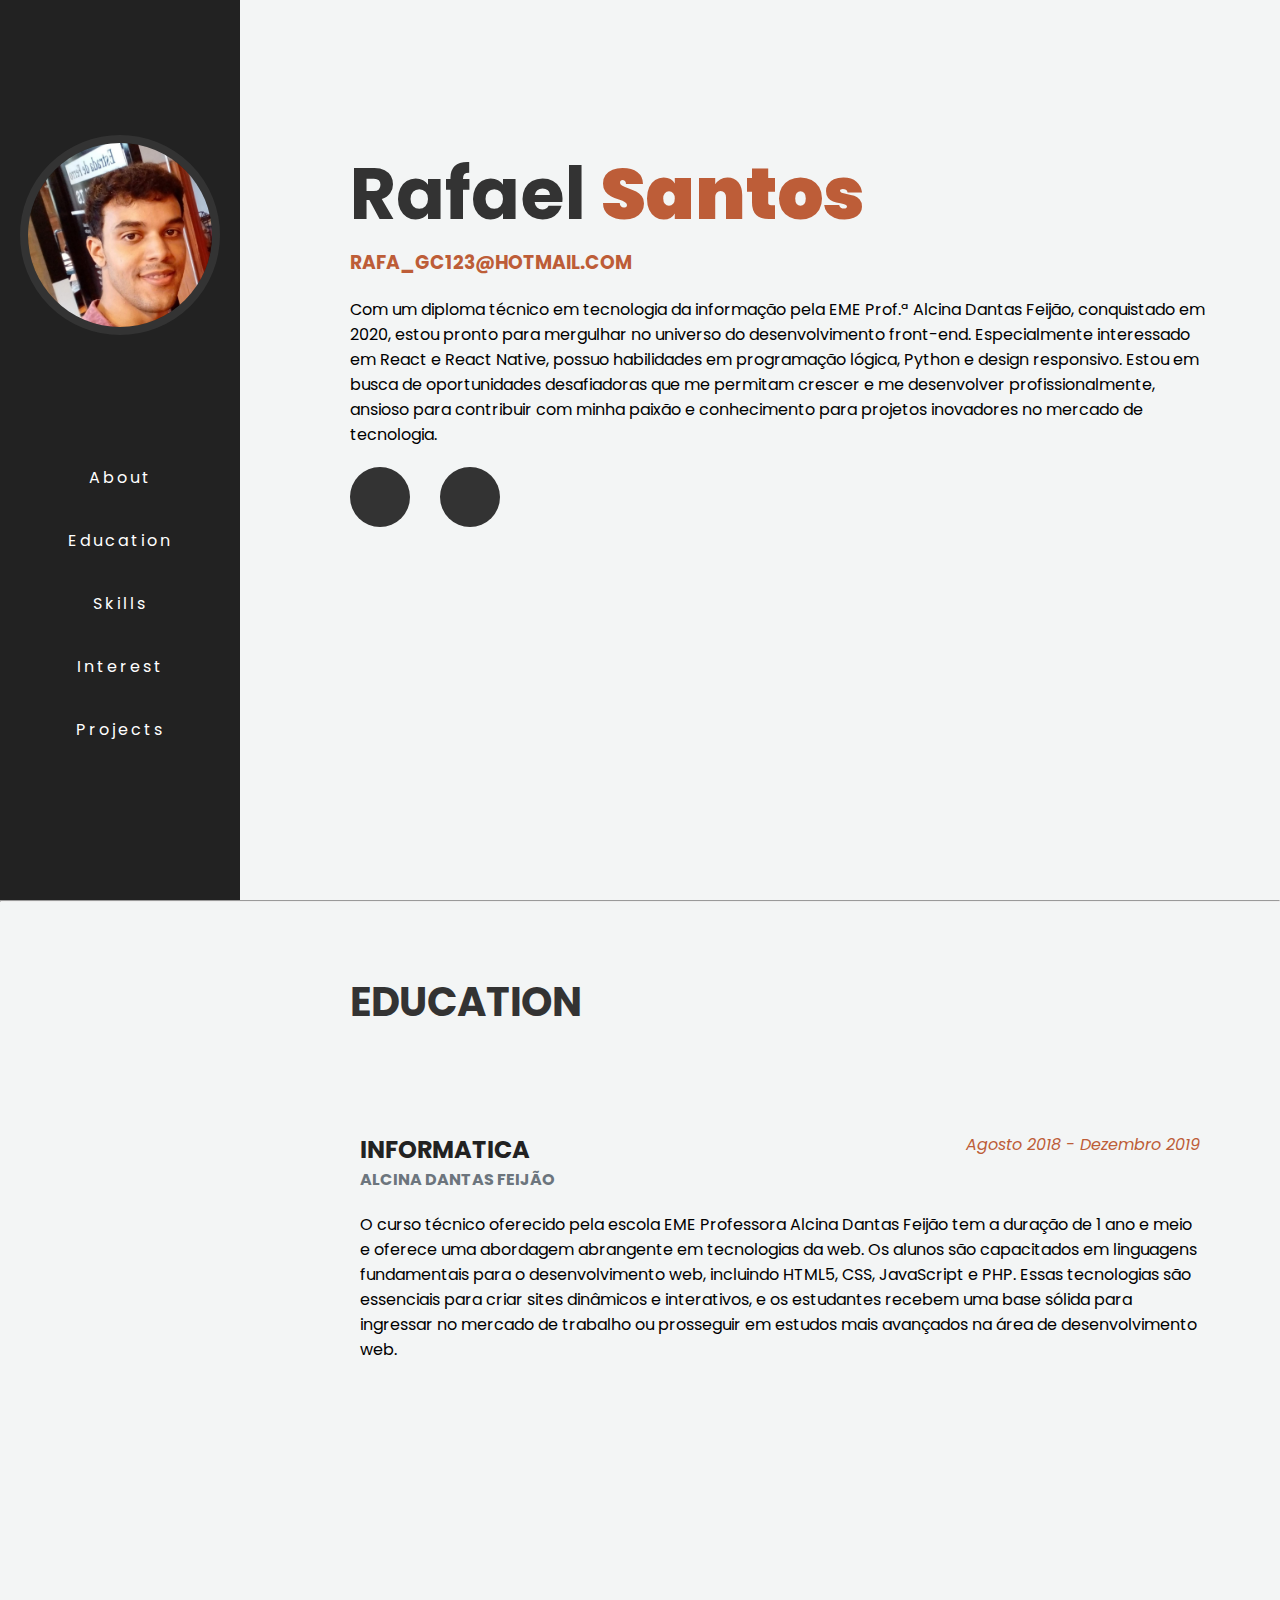
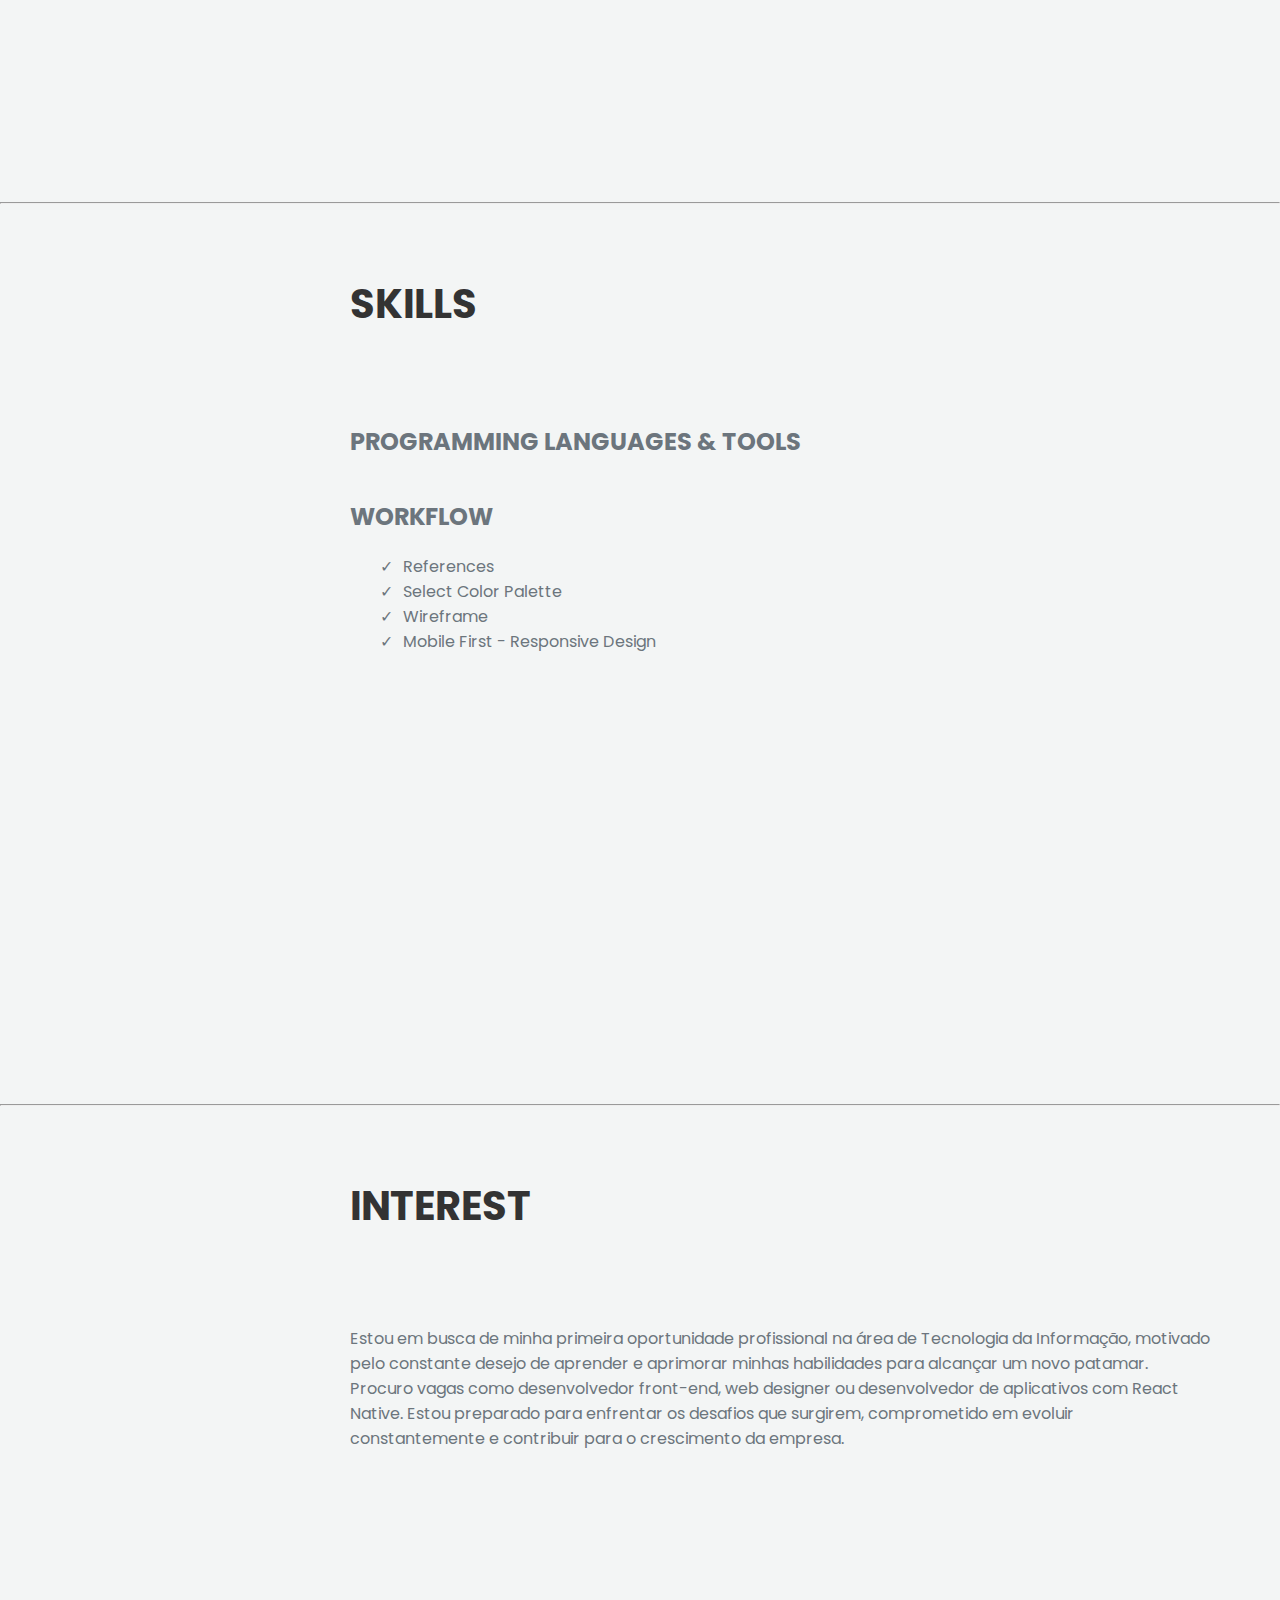
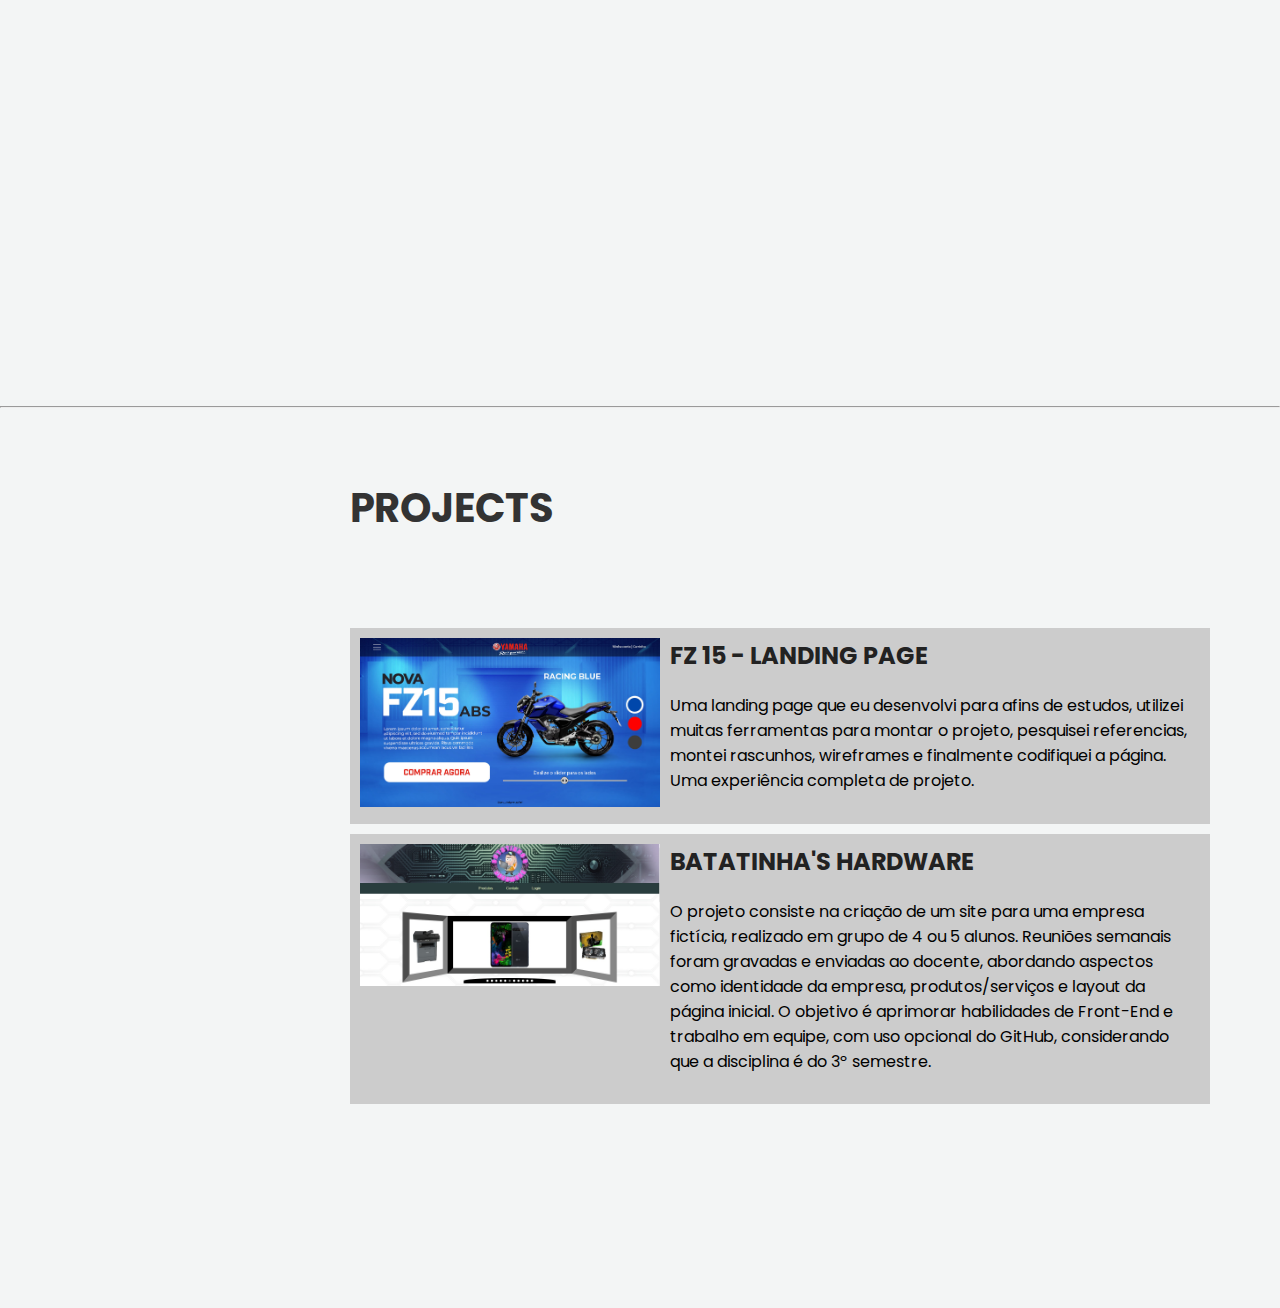
==== index.html @ e8b67c77 "Initial commit" ====
<!DOCTYPE html>
<html lang="pt-br">
<head>
    <meta charset="UTF-8">
    <meta name="viewport" content="width=device-width, initial-scale=1.0">
    <link rel="stylesheet" href="./style.css">
    <link rel="stylesheet" href="https://cdnjs.cloudflare.com/ajax/libs/font-awesome/6.5.1/css/all.min.css" integrity="sha512-DTOQO9RWCH3ppGqcWaEA1BIZOC6xxalwEsw9c2QQeAIftl+Vegovlnee1c9QX4TctnWMn13TZye+giMm8e2LwA==" crossorigin="anonymous" referrerpolicy="no-referrer" />
    <script src="https://cdnjs.cloudflare.com/ajax/libs/jquery/3.7.1/jquery.min.js" integrity="sha512-v2CJ7UaYy4JwqLDIrZUI/4hqeoQieOmAZNXBeQyjo21dadnwR+8ZaIJVT8EE2iyI61OV8e6M8PP2/4hpQINQ/g==" crossorigin="anonymous" referrerpolicy="no-referrer"></script>
    <script src="./script.js"></script>
    <title>Meu Portfolio - Rafael Santos Salgado</title>
</head>
<body>
    <div class="container">

      <div class="sidebar">
        <div class="header-menu">

            <div class="perfil">
                <a href="#about" class="header-menu-img">
                    <img src="./img/perfil.jpeg" alt="foto de perfil">
                </a>
        
            </div>

            <div class="responsive">
                <h2 class="nome"><a href="#about" >Rafael Santos</a></h2>

                 <button class="toggle"><i class="fa-solid fa-bars"></i></button>
            </div>
            
        </div>

        <ul class="menu-content">
            <li><a href="#about">about</a></li>
            <li><a href="#education">education</a></li>
            <li><a href="#skills">Skills</a></li>
            <li><a href="#interest">interest</a></li>
            <li><a href="#projects">Projects</a></li>
        </ul>
      </div>

        <div class="content">
                    
             <!-- Section About -->

             <div class="section" id="about">
                <div class="title">
                    <h1>Rafael <b>Santos</b></h1>
                    <h3 class="email"><a href="mailto:rafa_gc123@hotmail.com" target="_blank">rafa_gc123@hotmail.com</a></h3>
                </div>

                <p>Com um diploma técnico em tecnologia da informação pela EME Prof.ª Alcina Dantas Feijão, conquistado em 2020, estou pronto para mergulhar no universo do desenvolvimento front-end. 
                    Especialmente interessado em React e React Native, possuo habilidades em programação lógica, Python e design responsivo. Estou em busca de oportunidades desafiadoras que me permitam crescer e me desenvolver profissionalmente, ansioso para contribuir com minha paixão e conhecimento para projetos inovadores no mercado de tecnologia.</p>

                <ul class="social-media">
                    <li><a href="https://www.linkedin.com/in/rafael-santos-06b5a719a/" target="_blank"><i class="fa-brands fa-linkedin-in"></i></i></a></li>
                    <li><a href="https://github.com/RafaelSantos1234" target="_blank"><i class="fa-brands fa-github"></i></a></li>
                </ul>
             </div>    
             
             <hr>

             <!--  Section Education -->

             <div class="section" id="education">
                <div class="title">
                    <h2>Education</h2>
                </div>

                <div class="card">
                    <div class="card-header">
                        <div class="card-title">
                            <h3>Informatica</h3>
                            <h4>Alcina Dantas Feijão</h4>
                        </div>
                        <cite>Agosto 2018 - Dezembro 2019</cite>
                    </div>
                    <div class="card-content">
                        <p> O curso técnico oferecido pela escola EME Professora Alcina Dantas Feijão tem a duração de 1 ano e meio e oferece uma abordagem abrangente em tecnologias da web. Os alunos são capacitados em linguagens fundamentais para o desenvolvimento web, incluindo HTML5, CSS, JavaScript e PHP. Essas tecnologias são essenciais para criar sites dinâmicos e interativos, e os estudantes recebem uma base sólida para ingressar no mercado de trabalho ou prosseguir em estudos mais avançados na área de desenvolvimento web. </p>
                    </div>
                </div>


                

             </div>         
             
             <hr>

             <!--  Section skills  -->

             <div class="section" id="skills">
                <div class="title">
                    <h2>Skills</h2>
                </div>

                <div class="programming_languages">
                    <h4>Programming languages & tools</h4>

                    <ul class="listTools">
                        <li><i class="fa-brands fa-html5"></i></li>
                        <li><i class="fa-brands fa-css3-alt"></i></li>
                        <li><i class="fa-brands fa-js"></i></li>
                        <li><i class="fa-brands fa-php"></i></li>
                        <li><i class="fa-brands fa-react"></i></li>
                        <li><i class="fa-brands fa-python"></i></li>
                    </ul>
                </div>

                <div class="workflow">
                    <h4>workflow</h4>

                    <ul class="listWorkflow">
                        <li>References</li>
                        <li>Select color palette</li>
                        <li>Wireframe</li>
                        <li>mobile first - Responsive design</li>
                    </ul>
                </div>
             </div>
             
        <hr>

             <!--  Section interests  -->

        <div class="section" id="interest">
            <div class="title">
                <h2>Interest</h2>
            </div>
            <p>

                Estou em busca de minha primeira oportunidade profissional na área de Tecnologia da Informação, motivado pelo constante desejo de aprender e aprimorar minhas habilidades para alcançar um novo patamar. Procuro vagas como desenvolvedor front-end, web designer ou desenvolvedor de aplicativos com React Native. Estou preparado para enfrentar os desafios que surgirem, comprometido em evoluir constantemente e contribuir para o crescimento da empresa.
            </p>
        </div>

        <hr>

        <!--  Section projects  -->

        <div class="section" id="projects">
            <div class="title">
                <h2>Projects</h2>
            </div>

            <div class='card'>
                <div class='card-header'>
                    <div class='card-img'>
                        <img src='.//projetos/fz15-LandingPage/wireframe/layout.jpg' alt='layout final do projeto'>
                    </div>
                   
                </div>
                <div class='card-content'>
                    <div class='card-title'>
                        <h3>Fz 15 - landing page</h3>
                    </div>
                    <p>Uma landing page que eu desenvolvi para afins de estudos,
                        utilizei muitas ferramentas para montar o projeto, pesquisei referencias,
                        montei rascunhos, wireframes e finalmente codifiquei a página. Uma experiência completa de projeto.</p>
                    <a href='./projetos/fz15-LandingPage/index.html' target='blank'>Web View</a>
                </div>
            </div>

            <div class='card'>
                <div class='card-header'>
                    <div class='card-img'>
                        <img src='./img/home-Batatinha´s.jpeg' alt='layout final do projeto'>
                    </div>
                   
                </div>
                <div class='card-content'>
                    <div class='card-title'>
                        <h3>Batatinha's Hardware</h3>
                    </div>
                    <p> O projeto consiste na criação de um site para uma empresa fictícia, realizado em grupo de 4 ou 5 alunos. Reuniões semanais foram gravadas e enviadas ao docente, abordando aspectos como identidade da empresa, produtos/serviços e layout da página inicial. O objetivo é aprimorar habilidades de Front-End e trabalho em equipe, com uso opcional do GitHub, considerando que a disciplina é do 3º semestre.</p>
                    <a href='https://rafaelsantos1234.github.io/-batatinha-s-hardware-project/' target='blank'>Web View</a>
                </div>
            </div>


        </div>

    </div>
</body>
</html>
---- style.css ----
@import url('https://fonts.googleapis.com/css2?family=Poppins:ital,wght@0,100;0,200;0,300;0,400;0,500;0,600;0,700;0,800;0,900;1,100;1,200;1,300;1,400;1,500;1,600;1,700;1,800;1,900&family=Squada+One&display=swap');

*{
    margin: 0;
    padding: 0;
    box-sizing: border-box;
    font-family: 'Poppins', sans-serif;
}

html{
    scroll-behavior: smooth;
}

body{
    min-height: 100vh;
    /* min-width: 100%; */
    background: #f3f5f5;
    /* overflow-x: hidden; */
}

.container{
    display: flex;
    flex-direction: row;
    position: relative;  
}

/*Sidebar*/

.sidebar .header-menu .responsive{
    display: none;
}

.container .sidebar{
    position: fixed;
    height: 100vh;
    display: flex;
    flex-direction: column;
    background: #222;
    align-items: center;
    padding: 20px;
    z-index: 1000;
}

.sidebar .header-menu, .sidebar .menu-content{
    height: 100%;
}

.sidebar .header-menu .perfil{
    width: 200px;
    height: 200px;
    overflow: hidden;
    border-radius: 50%;
    border: 8px solid #333;
}

.sidebar .header-menu .perfil .header-menu-img img{
    width: 100%;
}

.sidebar .header-menu {
    display: flex;
    align-items: center;
}


.sidebar .menu-content{
    position: relative;
    display: flex;
    flex-direction: column;
    gap: 8px;
    overflow: hidden;
    width: 100%;
    transition: .5s;
}

.sidebar .menu-content li{
    list-style: none;
}

.sidebar .menu-content li a{
    text-decoration: none;
    text-transform: capitalize;
    display: block;
    padding: 15px;
    color: #fff;
    letter-spacing: 3px;
    transition: .5s;
    text-align: center;
    /* font-size: 1.3em; */
}





.sidebar .menu-content li a:hover{
    background-color: #cccccc38;
}


/* content section */

.container .content{
    position: relative;
    width: 100%;
}

.container .content .section{
    padding: 50px;
    margin-left:300px;
    margin-right: 20px;
    min-height: 100vh;
}


   /* Section About */

   .container .content .section .title h1{
    font-size: 4.5em;
    color: #333;
    /* margin-bottom: 90px; */
    margin-top: 90px;
}

.container .content .section .title h1 b{
    color: #bd5d38;
}

.container .content .section .title .email a{
    color: #bd5d38;
    text-transform: uppercase;
    text-decoration: none;
}

.container .content .section p, .container .content .section .social-media{
    margin: 20px 0;
}


.container .content .section .social-media{
    list-style: none;
    display: flex;
    gap: 30px;
   
}

.container .content .section .social-media li{
    width: 50px;
    height: 50px;
    background: #333;   
    display: flex;
    justify-content: center;
    align-items: center; 
    font-size: 2em;
    border-radius: 50%;
    padding: 30px;
    transition: .5s;
}

.container .content .section .social-media li a{
    color: #fff;
}

.container .content .section .social-media li:hover{
    background-color: #bd5d38;
}

.container .content .title h2{
    text-transform: uppercase;
    color: #333;
    font-size: 2.5em;
    margin-bottom: 90px;
    margin-top: 20px;
}

.container .content .card{
    width: 100%;
    /* background: red; */
    padding: 10px;
    margin: 10px 0;

}

.container .content .card .card-header{
    display: flex;
    justify-content: space-between;
}

.container .content .card .card-title{
    text-transform: uppercase;
}

.container .content .card .card-title h3{
    color: #222;
    font-size: 1.5em;
}

.container .content .card .card-title h4{
    color: #6C757D;
    
}

.container .content .card .card-header cite{
    color: #bd5d38;
}

.container .content #skills h4{
    text-transform: uppercase;
    color: #6C757D;
    font-size: 1.5em;
}

.container .content #skills .listTools{
    list-style: none;
    display: flex;
    gap: 10px;
    color: #6C757D;
    margin-top: 20px;
}

.container .content #skills .listTools li{
    font-size: 3em;
}

.container .content #skills .workflow{
    margin-top: 20px;
}

.container .content #skills .workflow .listWorkflow{
    margin-top: 20px;
    margin-left: 30px;
    text-transform: capitalize;
}

.container .content #skills .workflow .listWorkflow li{
    color: #6C757D;
    list-style: none;
}

.container .content #skills .workflow .listWorkflow li::before{
    content: '✓';
    margin-right: 10px;
}
/*  Section interest  */

.container .content #interest p{
    color: #6C757D;
}

/*  section projects  */

#projects .card{
    display: flex;
    position: relative;
    gap: 10px;
    justify-content: flex-start;
    align-items: flex-start;
    background: #ccc;
    overflow: hidden;
}

#projects .card .card-header{
    /* flex-direction: column; */
    justify-content: flex-start;
    align-items: flex-end;
}



#projects .card .card-header .card-title h3{
    margin-left: 20px;
}

#projects .card .card-header .card-img{
    width: 300px;
    height: auto;
    /* border: 1px solid; */
}

#projects .card .card-header .card-img img{
    width: 100%;
}

#projects .card a {
    background-color: #222222ab;
    position: absolute;
    /* bottom: 0; */
    left: 0;
    width: 100%;
    text-align: center;
    text-decoration: none;
    color: #fff;
    transform: translateY(100px);

    transition: .5s;
}

#projects .card:hover .card-content a{
    transform: translateY(0px);
    bottom: 0;
    padding: 10px;

}

/*Responsive */

@media only screen and (max-width:900px){

    .container{
        display: flex;
        flex-direction: column;
        position: relative;   
    }
    
    /*Sidebar*/
    
    .sidebar .header-menu .perfil{
        display: none;
    }

    .sidebar .header-menu .responsive{
        display: block;
    }
    
    
    .container .sidebar{
        position: fixed;
        min-width: 100%;
        display: flex;
        flex-direction: column;
        height: auto;
        background: #222;
        padding: 0 20px;
        z-index: 1000;
    }
    
    .sidebar .header-menu, .sidebar .menu-content{
        width: 100%;
    }
    
    .sidebar .header-menu .responsive{
        width: 100%;
        display: flex;
        justify-content: space-between;
        align-items: center;
    }
    
    .sidebar .header-menu .responsive a{
        text-decoration: none;
        color: #fff;
        letter-spacing: 5px;
        /* font-size: 1.5em; */
        text-transform: capitalize;
    }
    
    .sidebar .header-menu .responsive .toggle{
        padding: 15px;
        border: none;
        background: none;
        font-size: 3em;
        color: #fff;
    }
    
    .sidebar .menu-content{
        position: relative;
        display: flex;
        flex-direction: column;
        gap: 8px;
        overflow: hidden;
        width: 100%;
        top: 30px;
        height: 0;
        transition: .5s;
    }
    
    .sidebar .menu-content li{
        list-style: none;
    }
    
    .sidebar .menu-content li a{
        text-decoration: none;
        text-transform: capitalize;
        display: block;
        padding: 15px;
        color: #fff;
        letter-spacing: 3px;
        transition: .5s;
        font-size: 1.3em;
        text-align: left;
    }
    
    .sidebar .menu-content.active{
        height: 400px;
    }


    /* container content */

    .container .content{
        position: relative;
        width: 100%;
    }
    
    .container .content .section{
      margin: 20px 0;
      padding:150px 25px;
      max-width: 100%;
      min-height: auto;
    }
    



    /* Section About */

.container .content .section .title h1{
    font-size: 3.5em;
    color: #333;
    /* margin-bottom: 90px; */
    margin-top: 20px;
}

.container .content .section .title h1 b{
    color: #bd5d38;
}

.container .content .section .title .email a{
    color: #bd5d38;
    text-transform: uppercase;
    text-decoration: none;
}

.container .content .section p, .container .content .section .social-media{
    margin: 20px 0;
}


.container .content .section .social-media{
    list-style: none;
    display: flex;
    gap: 30px;
   
}

.container .content .section .social-media li{
    width: 50px;
    height: 50px;
    background: #333;   
    display: flex;
    justify-content: center;
    align-items: center; 
    font-size: 2em;
    border-radius: 50%;
    padding: 30px;
    transition: .5s;
}

.container .content .section .social-media li a{
    color: #fff;
}

.container .content .section .social-media li:hover{
    background-color: #bd5d38;
}

.container .content .title h2{
    text-transform: uppercase;
    color: #333;
    font-size: 2.5em;
    margin-bottom: 90px;
    margin-top: 0;
}

.container .content .card{
    width: 100%;
    /* background: red; */
    padding: 10px;
    margin: 10px 0;

}

.container .content .card .card-header{
    display: flex;
    justify-content: space-between;
}

.container .content .card .card-title{
    text-transform: uppercase;
}

.container .content .card .card-title h3{
    color: #222;
    font-size: 1.5em;
}

.container .content .card .card-title h4{
    color: #6C757D;
    
}

.container .content .card .card-header cite{
    color: #bd5d38;
}

.container .content #skills h4{
    text-transform: uppercase;
    color: #6C757D;
    font-size: 1.5em;
}

.container .content #skills .listTools{
    list-style: none;
    display: flex;
    gap: 10px;
    color: #6C757D;
    margin-top: 20px;
}

.container .content #skills .listTools li{
    font-size: 3em;
}

.container .content #skills .workflow{
    margin-top: 20px;
}

.container .content #skills .workflow .listWorkflow{
    margin-top: 20px;
    margin-left: 30px;
    text-transform: capitalize;
}

.container .content #skills .workflow .listWorkflow li{
    color: #6C757D;
    list-style: none;
}

.container .content #skills .workflow .listWorkflow li::before{
    content: '✓';
    margin-right: 10px;
}
/*  Section interest  */

.container .content #interest p{
    color: #6C757D;
}

/*  section projects  */

#projects .card{
    display: flex;
    gap: 10px;
    justify-content: flex-start;
    align-items: flex-start;
    background: #ccc;
}

#projects .card .card-header{
    /* flex-direction: column; */
    justify-content: flex-start;
    align-items: flex-end;
}



#projects .card .card-header .card-title h3{
    margin-left: 20px;
}

#projects .card .card-header .card-img{
    width: 300px;
    height: auto;
    /* border: 1px solid; */
}

#projects .card .card-header .card-img img{
    width: 100%;
}

#projects .card a {
    background-color: #222;
    position: relative;
    left: 0;
    bottom: 0;
    width: 100%;
    display: block;
    transform: translateY(0);
    padding: 10px;

}


}

/* Responsive mobile*/

@media only screen and (max-width:700px){
    .container .content .card .card-header{
        flex-direction: column;
    }

    #projects .card{
        flex-direction: column;
    }

    
    #projects .card .card-header .card-img{
        width: 100%;
        height: auto;
        /* border: 1px solid; */
    }
    
}
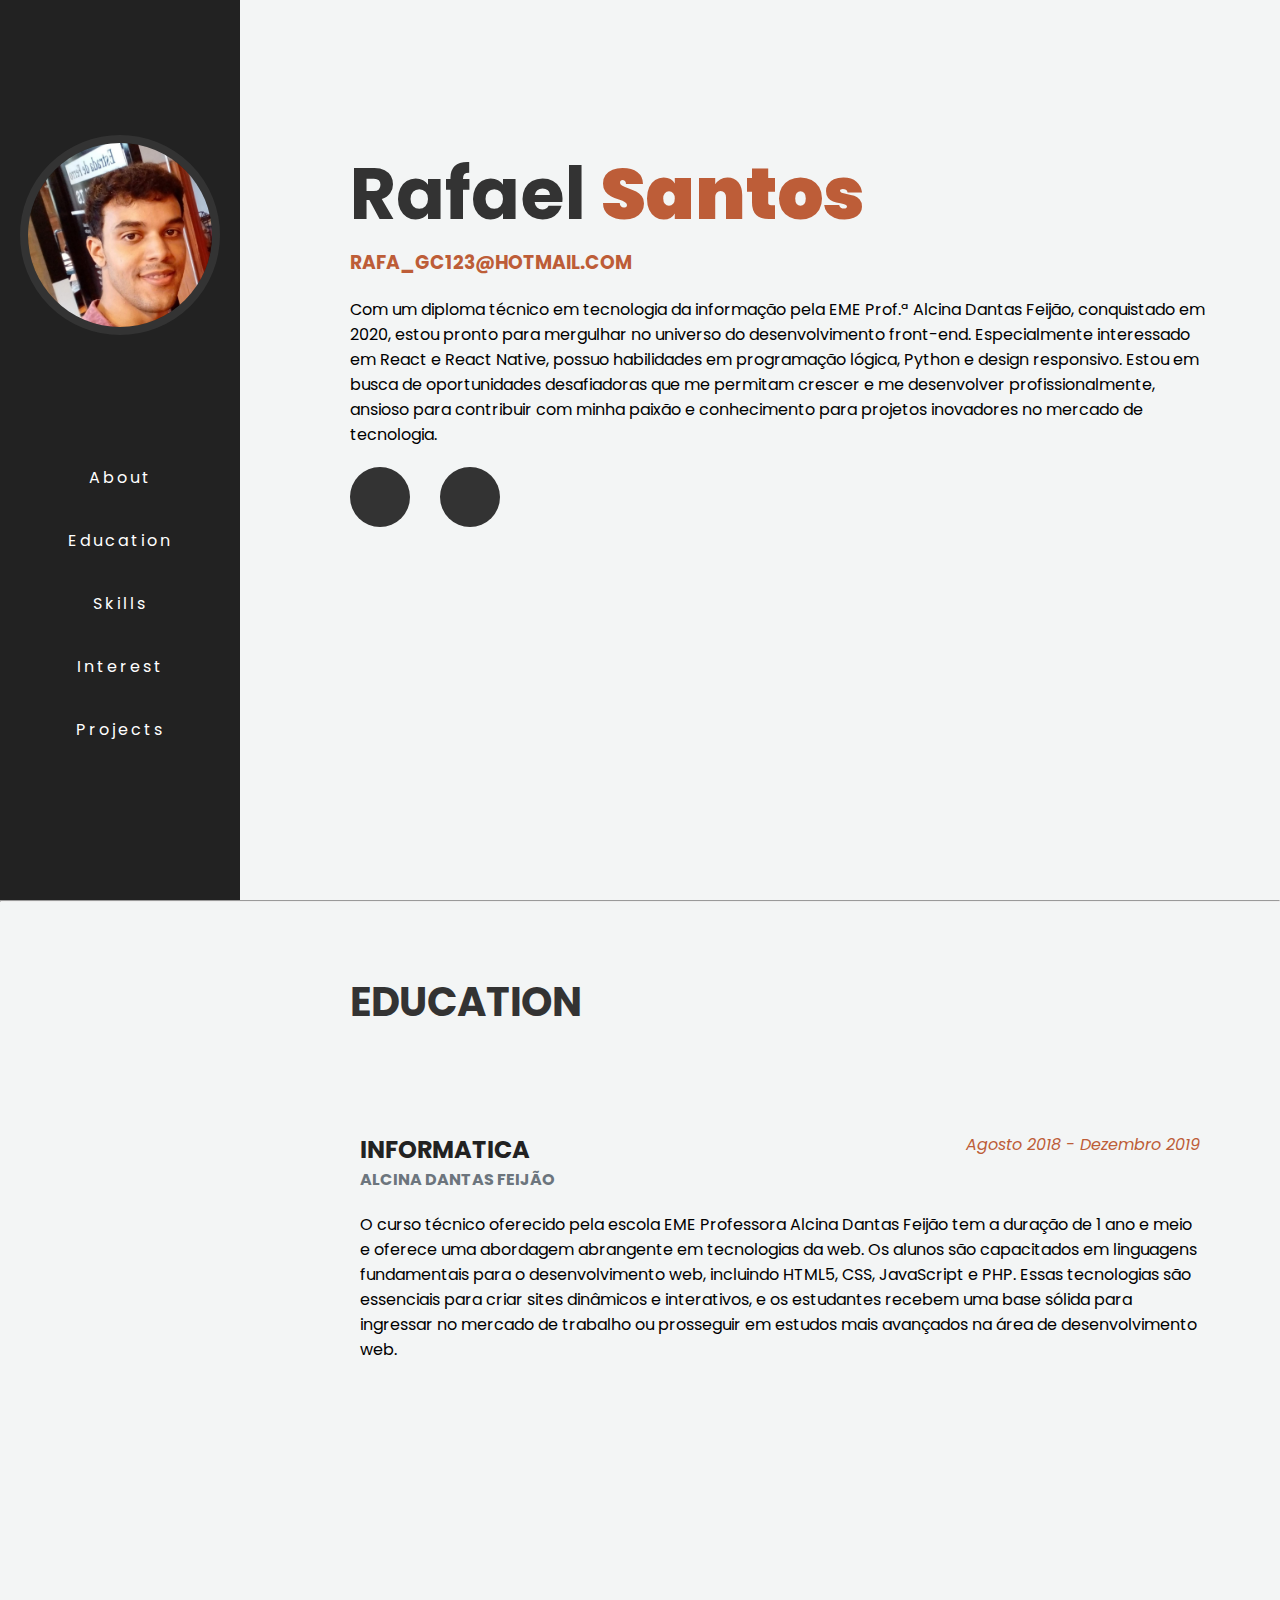
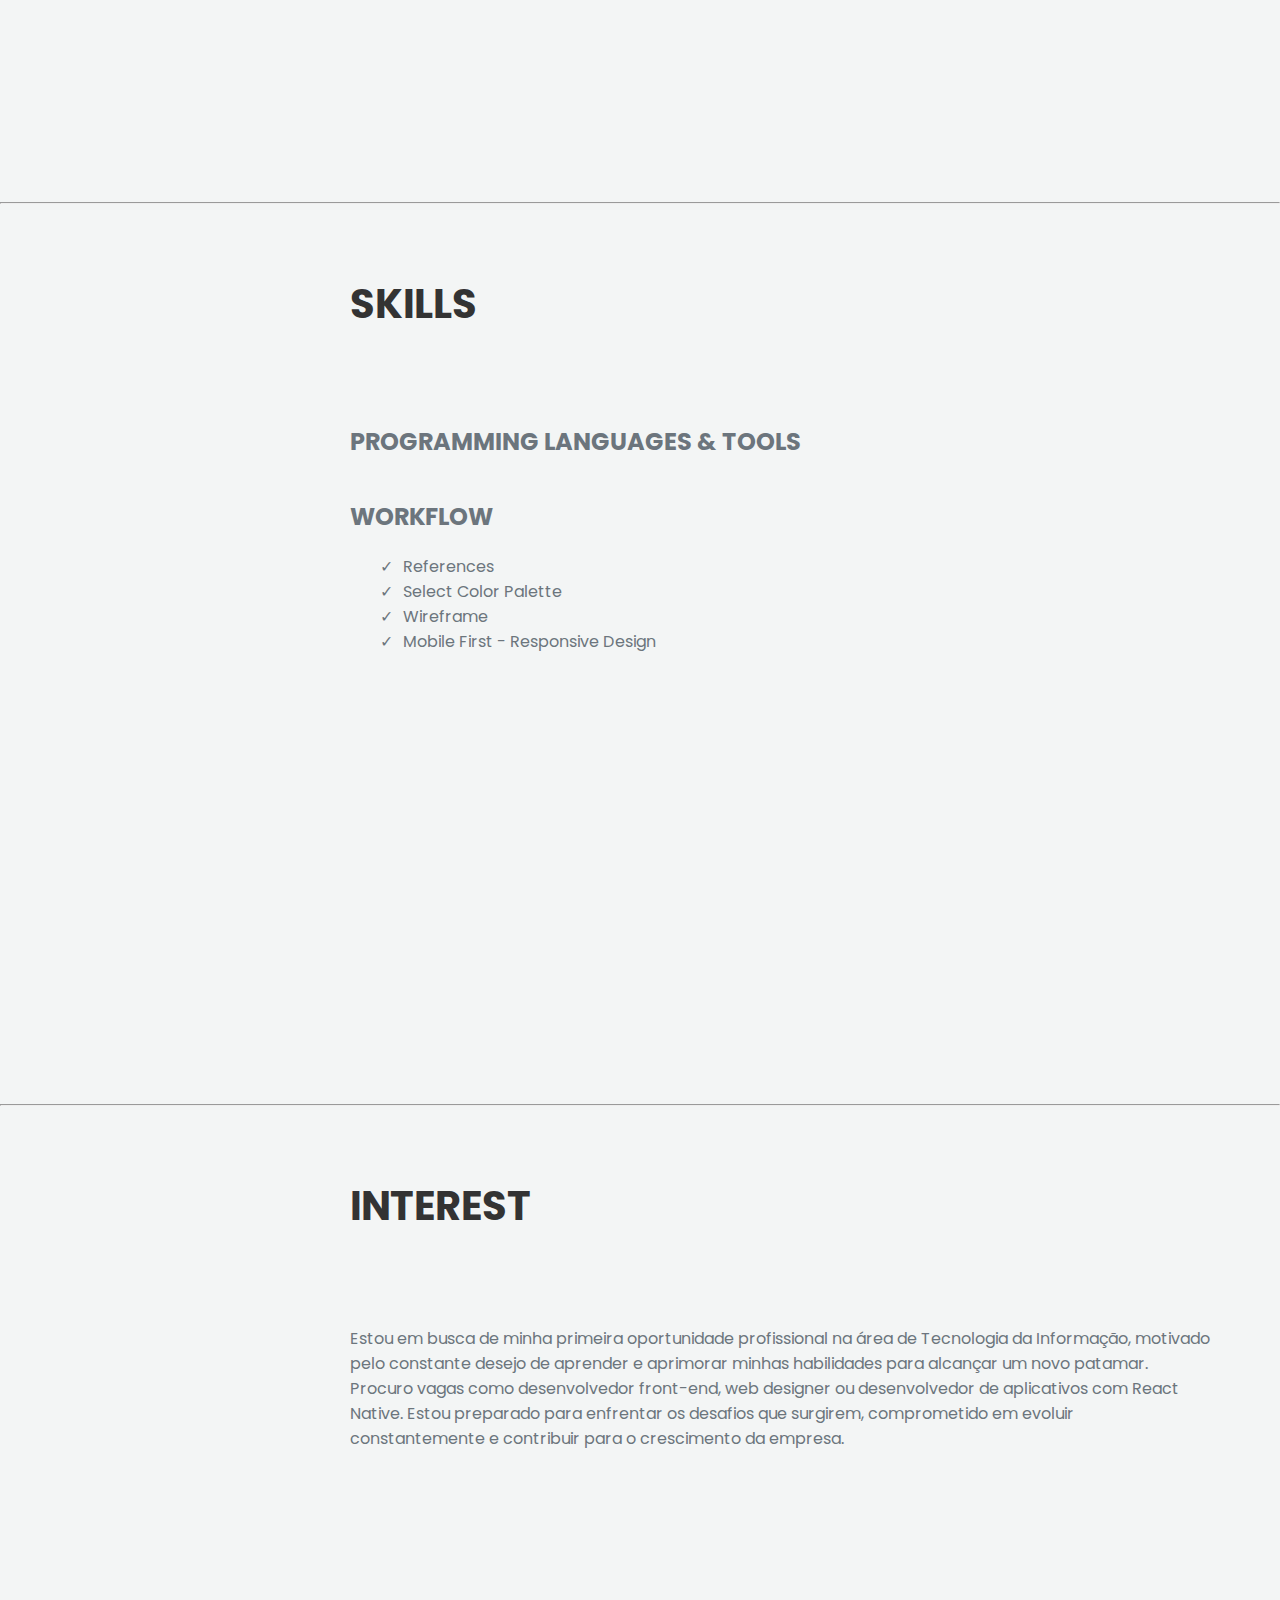
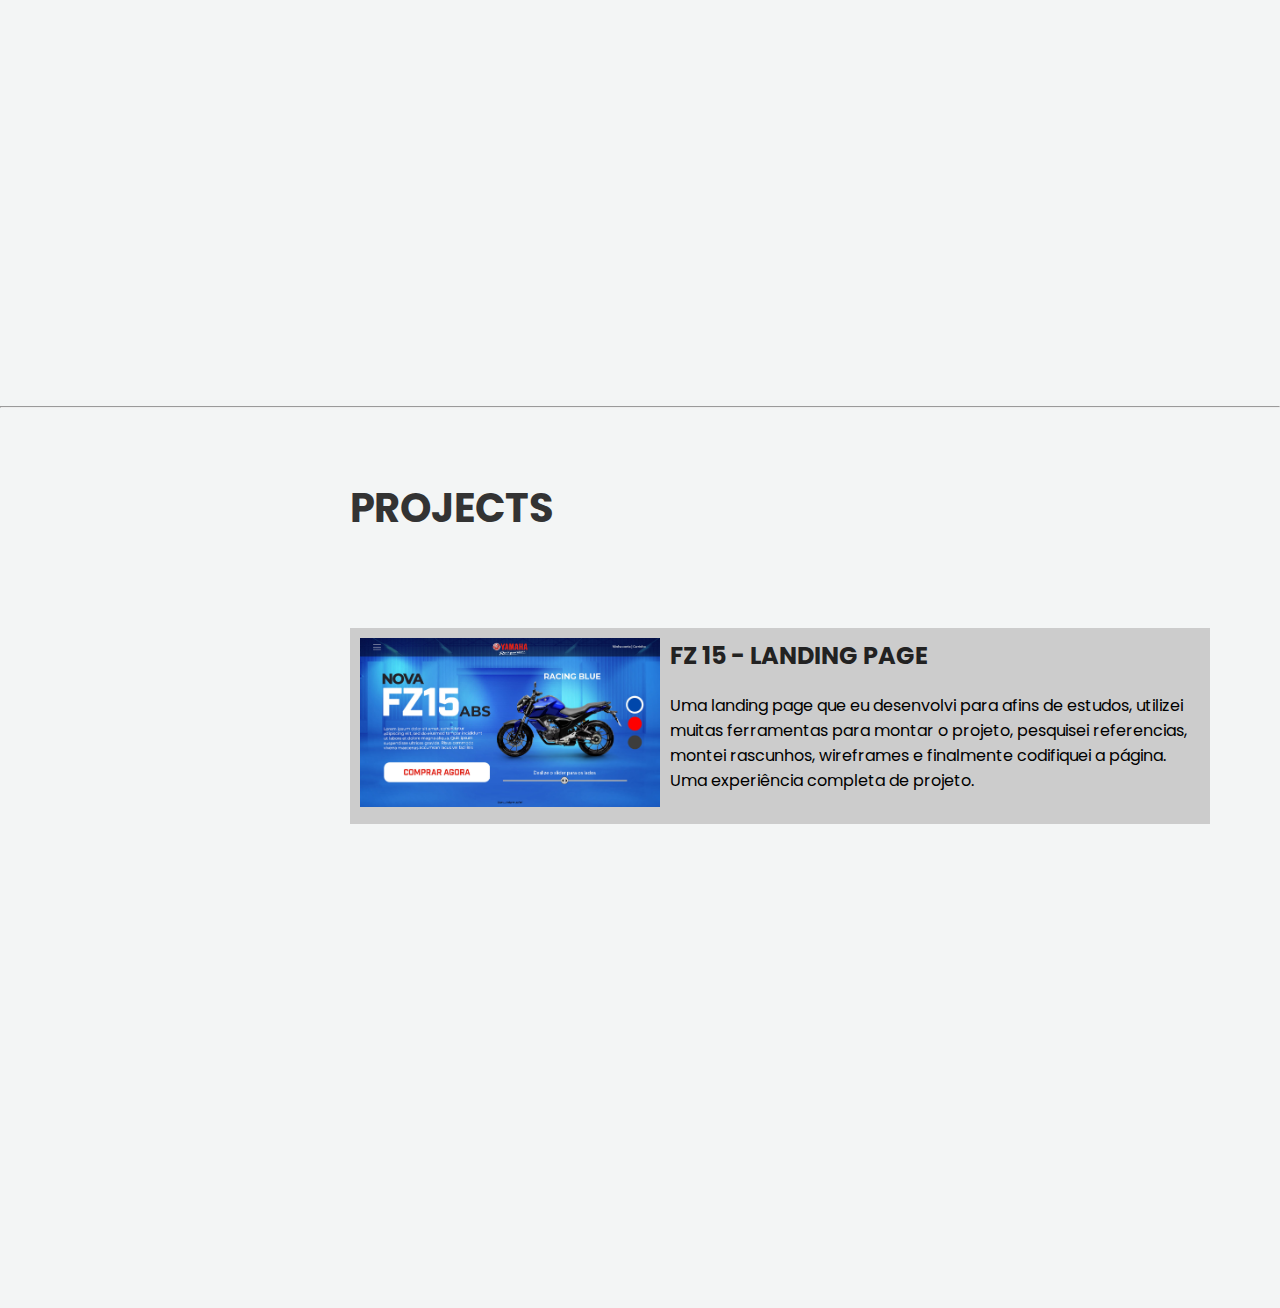
==== commit 7a919185: "excluindo pasta php" ====
--- a/index.html
+++ b/index.html
@@ -160,22 +160,6 @@
                 </div>
             </div>
 
-            <div class='card'>
-                <div class='card-header'>
-                    <div class='card-img'>
-                        <img src='./img/home-Batatinha´s.jpeg' alt='layout final do projeto'>
-                    </div>
-                   
-                </div>
-                <div class='card-content'>
-                    <div class='card-title'>
-                        <h3>Batatinha's Hardware</h3>
-                    </div>
-                    <p> O projeto consiste na criação de um site para uma empresa fictícia, realizado em grupo de 4 ou 5 alunos. Reuniões semanais foram gravadas e enviadas ao docente, abordando aspectos como identidade da empresa, produtos/serviços e layout da página inicial. O objetivo é aprimorar habilidades de Front-End e trabalho em equipe, com uso opcional do GitHub, considerando que a disciplina é do 3º semestre.</p>
-                    <a href='https://rafaelsantos1234.github.io/-batatinha-s-hardware-project/' target='blank'>Web View</a>
-                </div>
-            </div>
-
 
         </div>
 
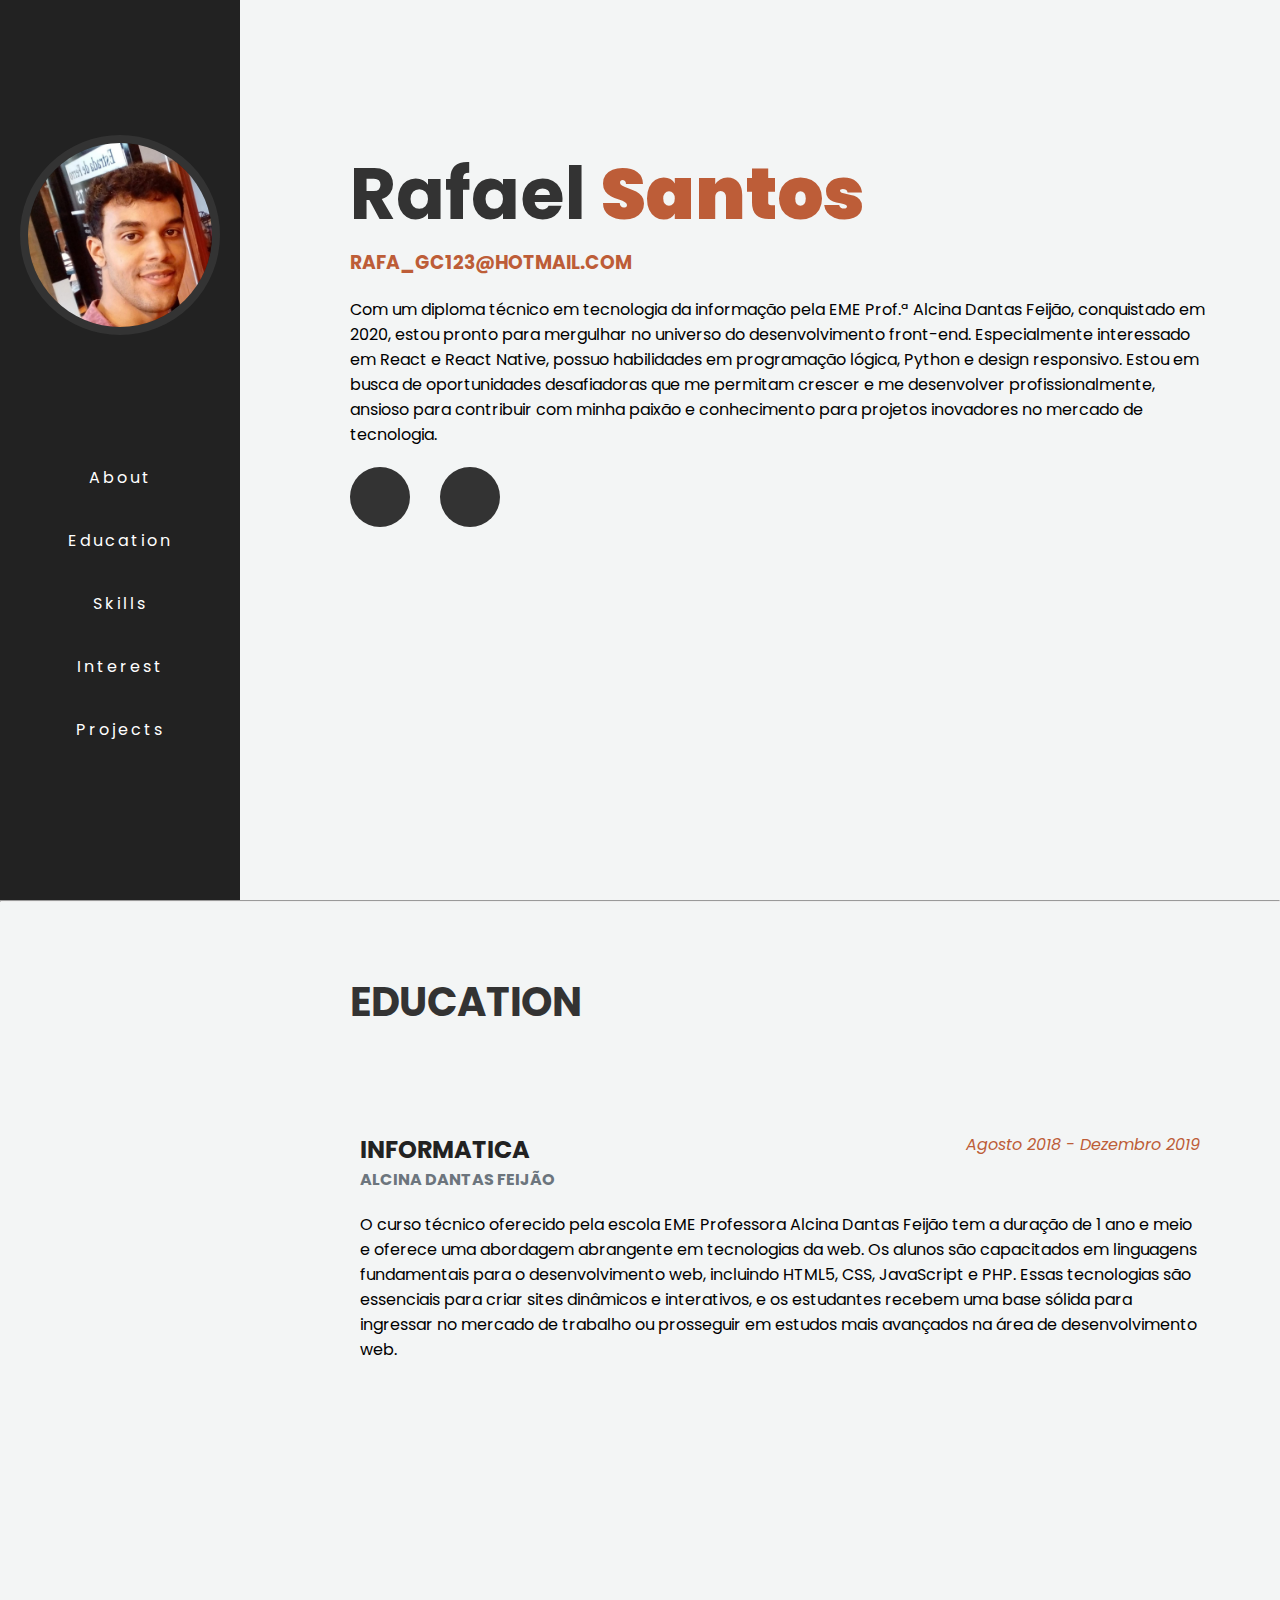
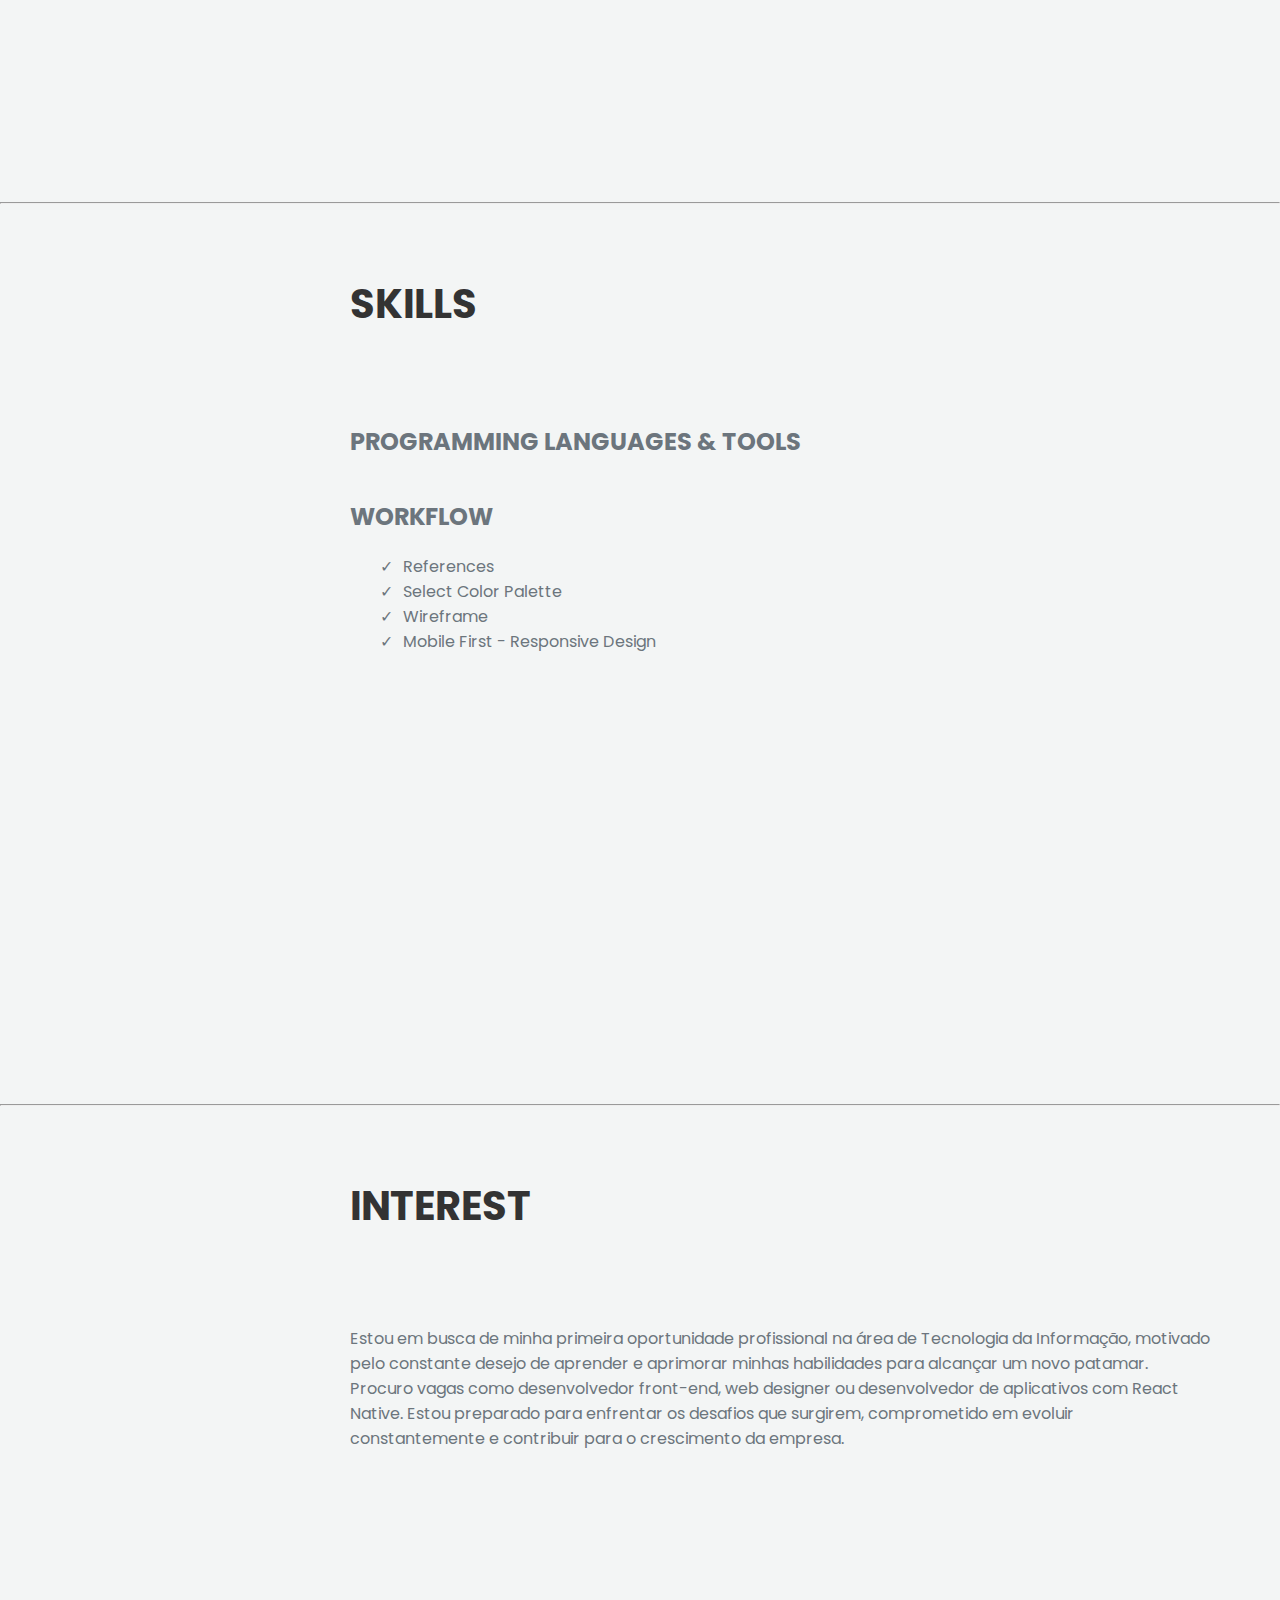
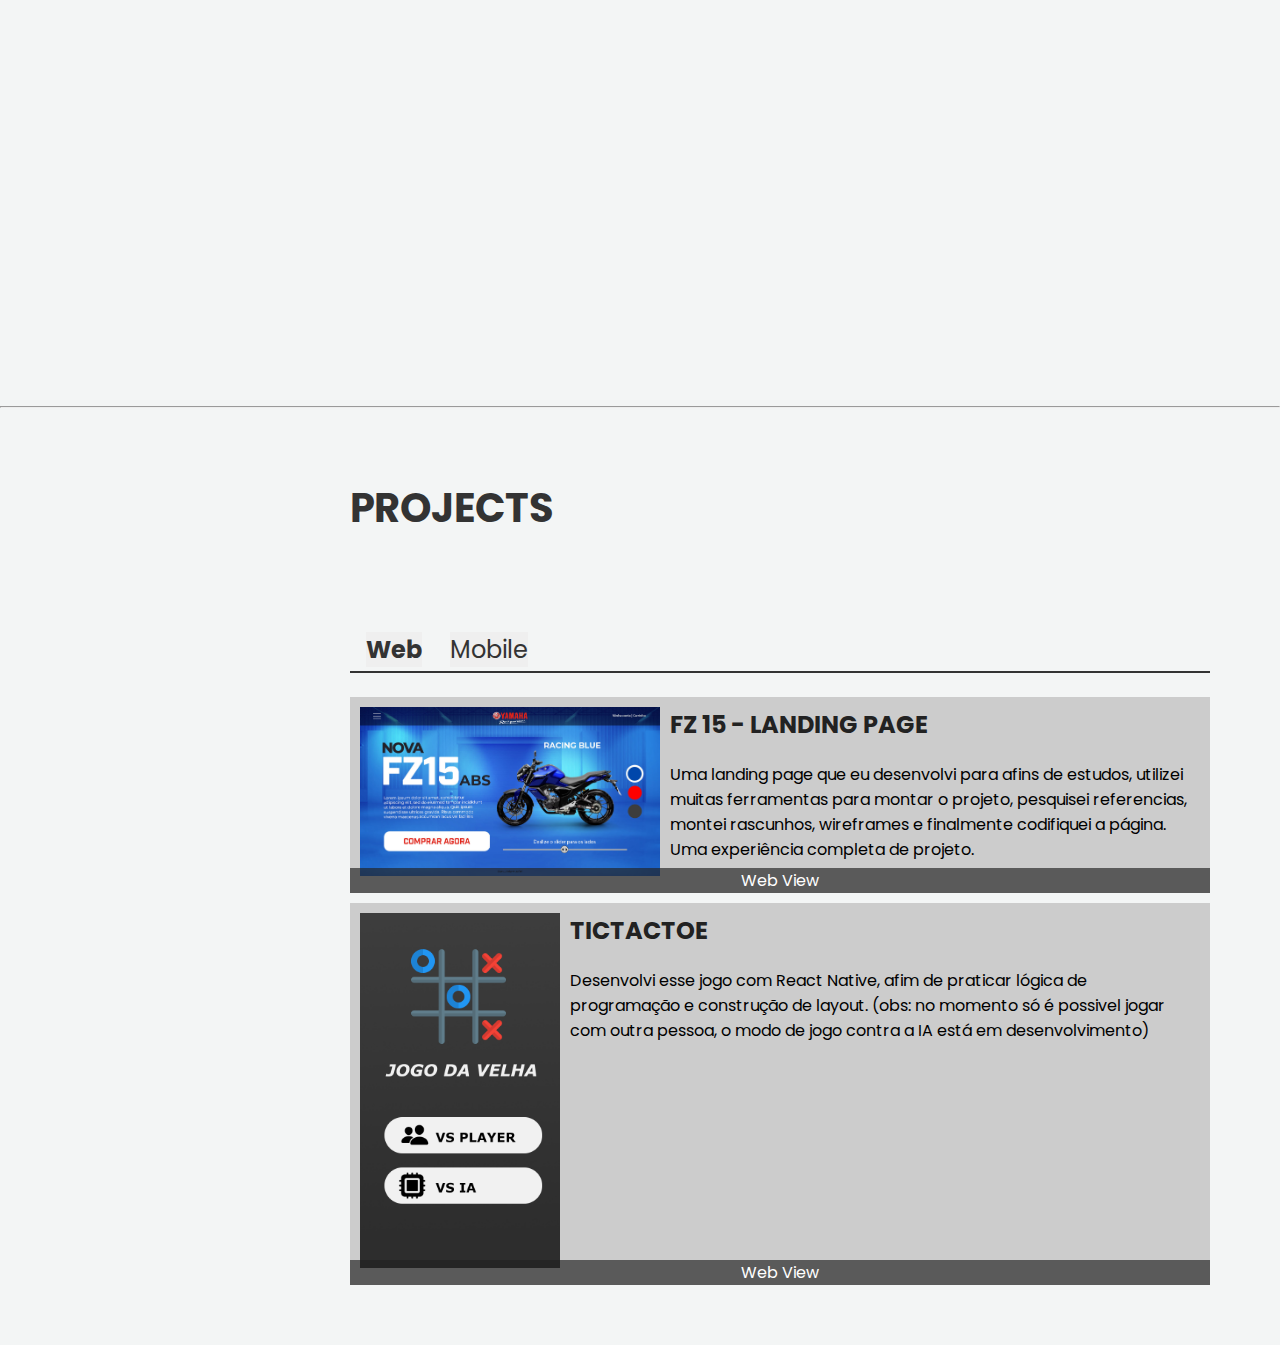
==== commit ccca3de4: "projeto TicTacToe" ====
--- a/index.html
+++ b/index.html
@@ -142,23 +142,49 @@
                 <h2>Projects</h2>
             </div>
 
-            <div class='card'>
-                <div class='card-header'>
-                    <div class='card-img'>
-                        <img src='.//projetos/fz15-LandingPage/wireframe/layout.jpg' alt='layout final do projeto'>
+            <div class="sectionButton">
+                <button class="active" id="webBtn">Web</button>
+                <button id="mobileBtn">Mobile</button>
+            </div>
+
+            <div class="webProjects">
+                <div class='card'>
+                    <div class='card-header'>
+                        <div class='card-img'>
+                            <img src='./projetos/fz15-LandingPage/wireframe/layout.jpg' alt='Tela inicial do projeto'>
+                        </div>
+                       
                     </div>
-                   
-                </div>
-                <div class='card-content'>
-                    <div class='card-title'>
-                        <h3>Fz 15 - landing page</h3>
+                    <div class='card-content'>
+                        <div class='card-title'>
+                            <h3>Fz 15 - landing page</h3>
+                        </div>
+                        <p>Uma landing page que eu desenvolvi para afins de estudos,
+                            utilizei muitas ferramentas para montar o projeto, pesquisei referencias,
+                            montei rascunhos, wireframes e finalmente codifiquei a página. Uma experiência completa de projeto.</p>
+                        <a href='./projetos/fz15-LandingPage/index.html' target='blank'>Web View</a>
                     </div>
-                    <p>Uma landing page que eu desenvolvi para afins de estudos,
-                        utilizei muitas ferramentas para montar o projeto, pesquisei referencias,
-                        montei rascunhos, wireframes e finalmente codifiquei a página. Uma experiência completa de projeto.</p>
-                    <a href='./projetos/fz15-LandingPage/index.html' target='blank'>Web View</a>
                 </div>
             </div>
+
+            <div class="mobileProjects">
+                <div class='card'>
+                    <div class='card-header'>
+                        <div class='card-img'>
+                            <img src='./projetos/TicTacToe/img/TelaInicial.jpg' alt='tela inicial do projeto'>
+                        </div>
+                       
+                    </div>
+                    <div class='card-content'>
+                        <div class='card-title'>
+                            <h3>TicTacToe</h3>
+                        </div>
+                        <p>Desenvolvi esse jogo com React Native, afim de praticar lógica de programação e construção de layout. (obs: no momento só é possivel jogar com outra pessoa, o modo de jogo contra a IA está em desenvolvimento)</p>
+                        <a href='https://www.mediafire.com/file/qzagbmi105retez/TicTacToe.apk/file' target='blank'>Web View</a>
+                    </div>
+                </div>
+            </div>
+          
 
 
         </div>
--- a/style.css
+++ b/style.css
@@ -284,13 +284,13 @@
 #projects .card a {
     background-color: #222222ab;
     position: absolute;
-    /* bottom: 0; */
+    bottom: 0;
     left: 0;
     width: 100%;
     text-align: center;
     text-decoration: none;
     color: #fff;
-    transform: translateY(100px);
+    /* transform: translateY(100px); */
 
     transition: .5s;
 }
@@ -302,6 +302,29 @@
 
 }
 
+#projects .mobileProjects .card .card-img{
+    width:200px;
+}
+
+#projects .sectionButton{
+    width:100%;
+    border-bottom:2px solid #333;
+    margin-bottom:24px;
+    padding:4px;
+}
+
+#projects .sectionButton button{
+    border:none;
+    /* font-weight:bold; */
+    font-size:1.5rem;
+    margin:0 12px;
+    cursor:pointer;
+    color:#333;
+}
+
+#projects .sectionButton button.active{
+    font-weight:bold;
+}
 /*Responsive */
 
 @media only screen and (max-width:900px){
@@ -607,7 +630,11 @@
     #projects .card .card-header .card-img{
         width: 100%;
         height: auto;
-        /* border: 1px solid; */
-    }
+        /* border: 1px sol
+        id; */
+    }
+
+   
+    
     
 }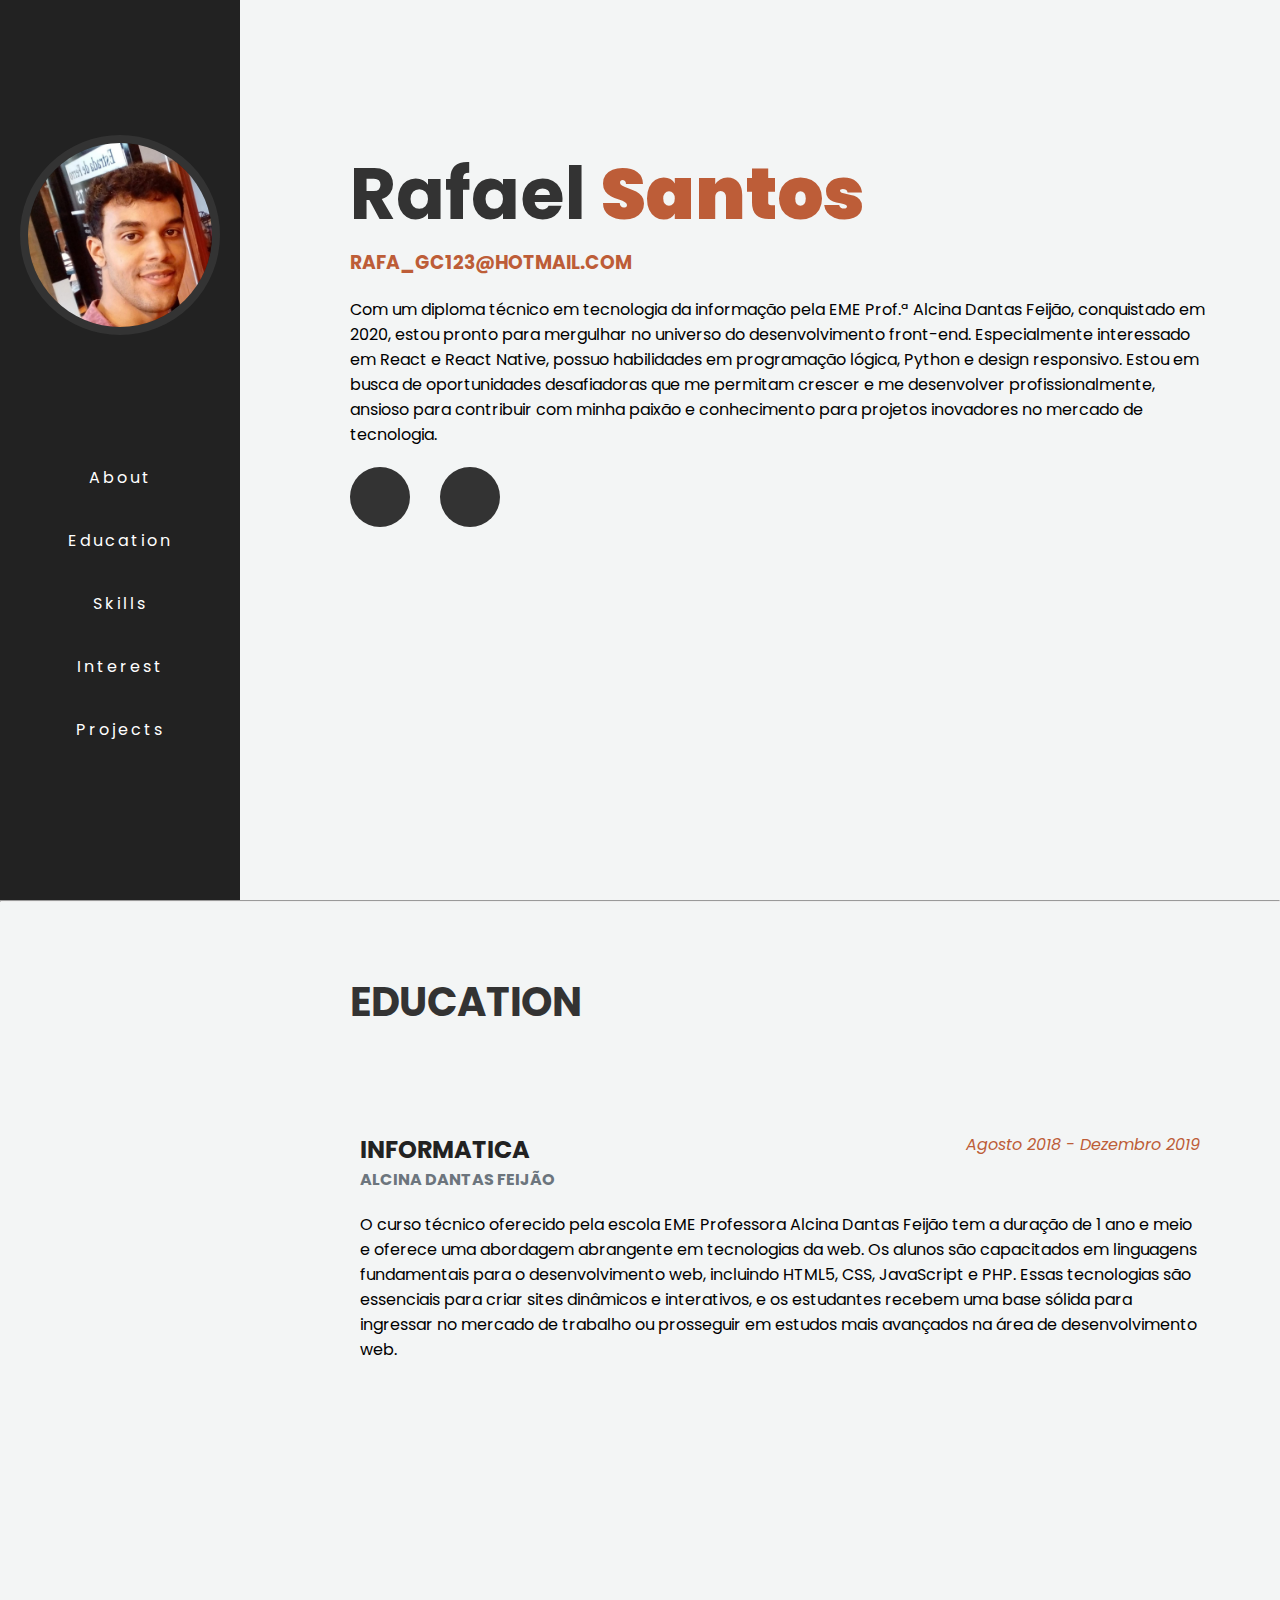
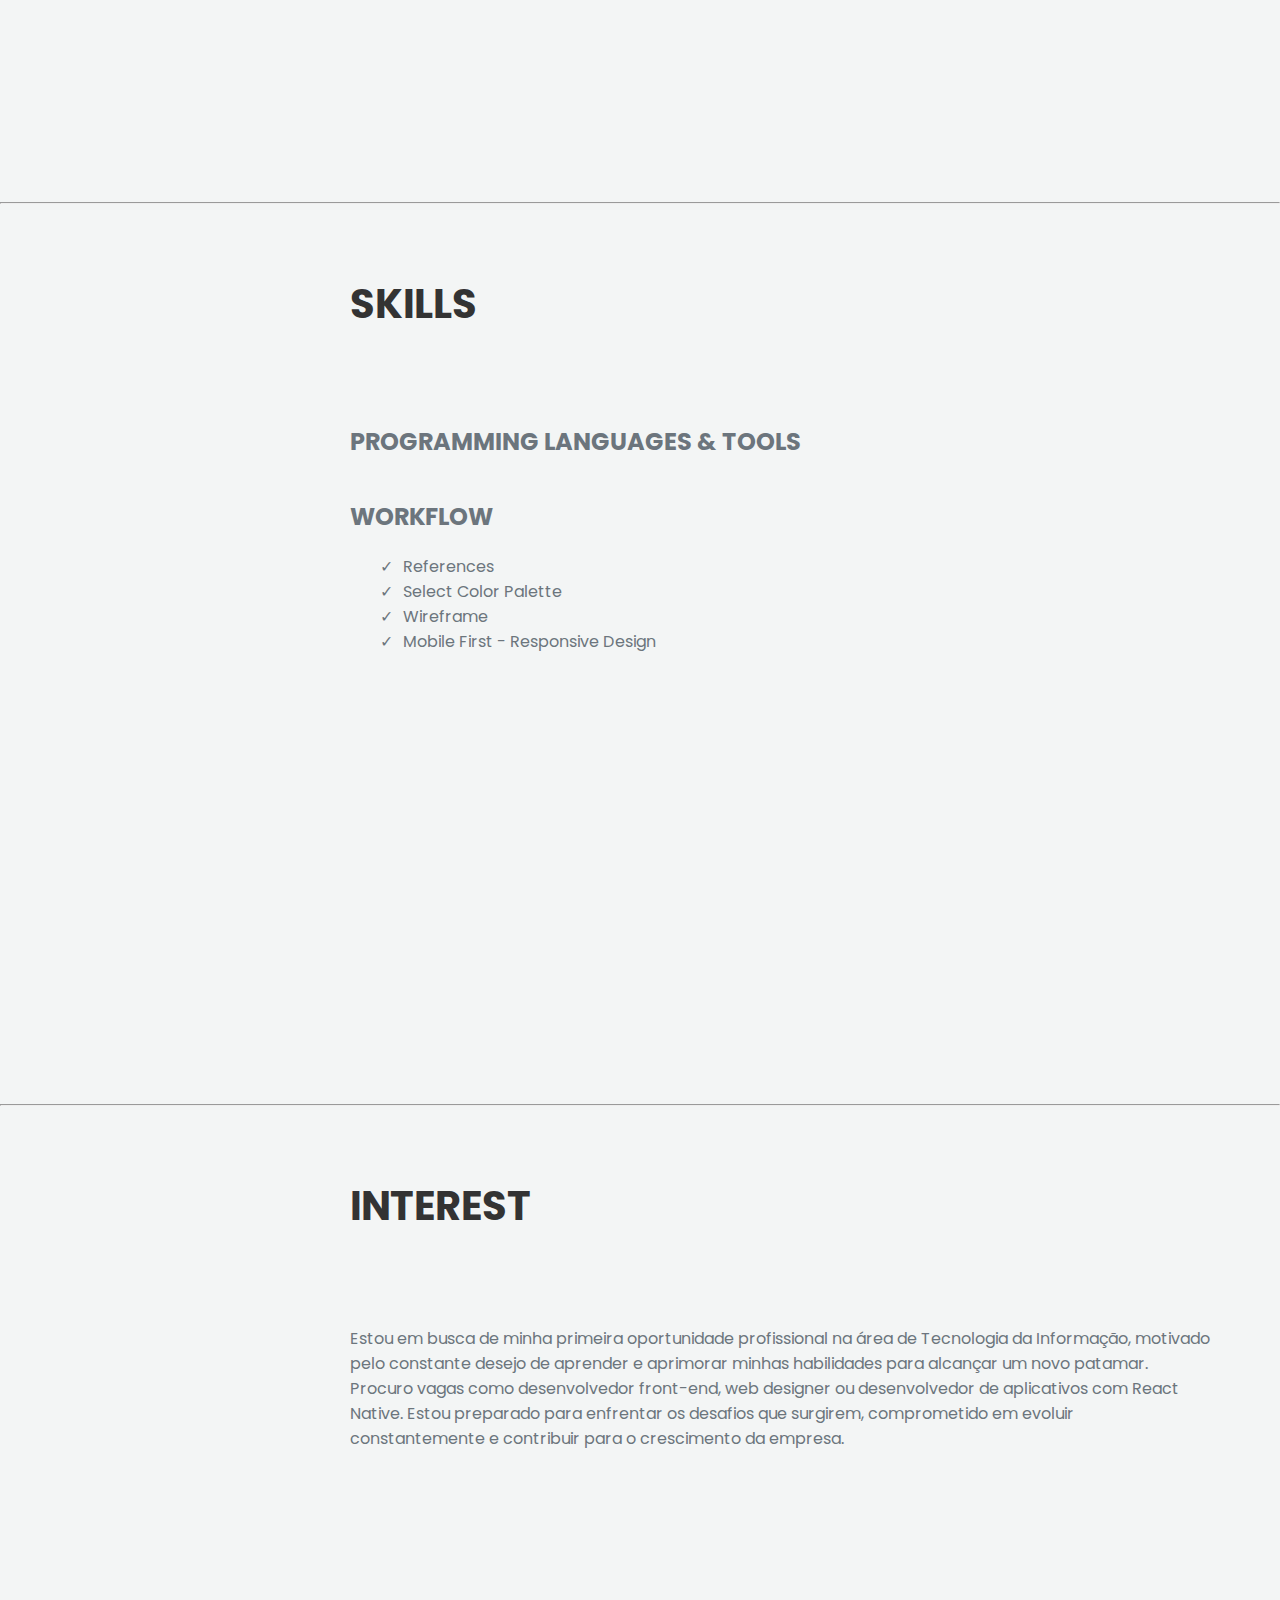
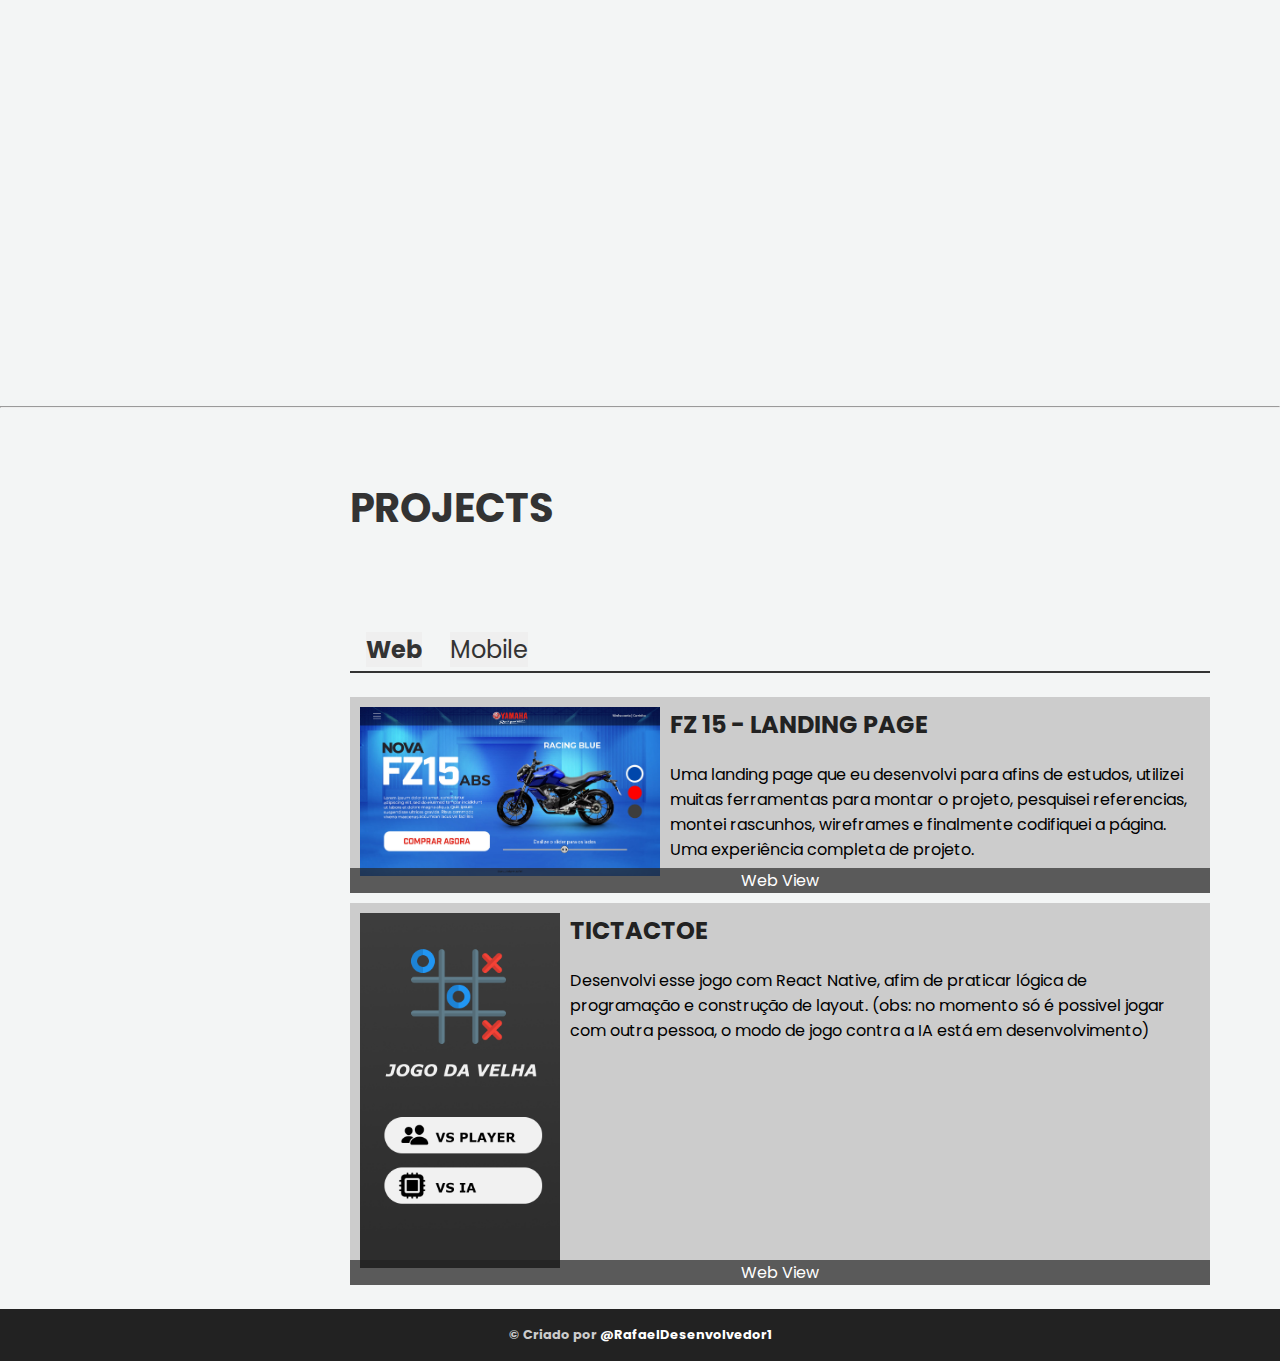
==== commit 0fbefe5b: "footer" ====
--- a/index.html
+++ b/index.html
@@ -54,7 +54,7 @@
 
                 <ul class="social-media">
                     <li><a href="https://www.linkedin.com/in/rafael-santos-06b5a719a/" target="_blank"><i class="fa-brands fa-linkedin-in"></i></i></a></li>
-                    <li><a href="https://github.com/RafaelSantos1234" target="_blank"><i class="fa-brands fa-github"></i></a></li>
+                    <li><a href="https://github.com/RafaelDesenvolvedor1" target="_blank"><i class="fa-brands fa-github"></i></a></li>
                 </ul>
              </div>    
              
@@ -180,7 +180,7 @@
                             <h3>TicTacToe</h3>
                         </div>
                         <p>Desenvolvi esse jogo com React Native, afim de praticar lógica de programação e construção de layout. (obs: no momento só é possivel jogar com outra pessoa, o modo de jogo contra a IA está em desenvolvimento)</p>
-                        <a href='https://www.mediafire.com/file/qzagbmi105retez/TicTacToe.apk/file' target='blank'>Web View</a>
+                        <a href='https://www.amazon.com.br/dp/B0D3FCV1F6?path=%2Fdp%2FB0D3FCV1F6&useRedirectOnSuccess=1&ref_=mas_buy_sign_in&captcha_verified=1&claim_type=MobileNumber&new_account=1&#lookInside' target='blank'>Web View</a>
                     </div>
                 </div>
             </div>
@@ -190,5 +190,8 @@
         </div>
 
     </div>
+    <footer>
+        <h6>&copy; Criado por <a href="https://github.com/RafaelDesenvolvedor1" target="_blank">@RafaelDesenvolvedor1</a></h6>
+    </footer>
 </body>
 </html>--- a/style.css
+++ b/style.css
@@ -249,6 +249,10 @@
 
 /*  section projects  */
 
+#projects{
+    margin-bottom:1rem;
+}
+
 #projects .card{
     display: flex;
     position: relative;
@@ -324,6 +328,29 @@
 
 #projects .sectionButton button.active{
     font-weight:bold;
+}
+
+
+footer{
+    position:absolute;
+    bottom:0;
+    right:0;
+    left:0;
+    background:#222;
+    color:#ccc;
+    padding:1rem;
+    display:flex;
+    justify-content:center;
+    font-size:1.2rem;
+}
+
+footer a{
+    text-decoration:none;
+    color:#fff;
+}
+
+footer a:hover{
+    color:#ccc;
 }
 /*Responsive */
 
